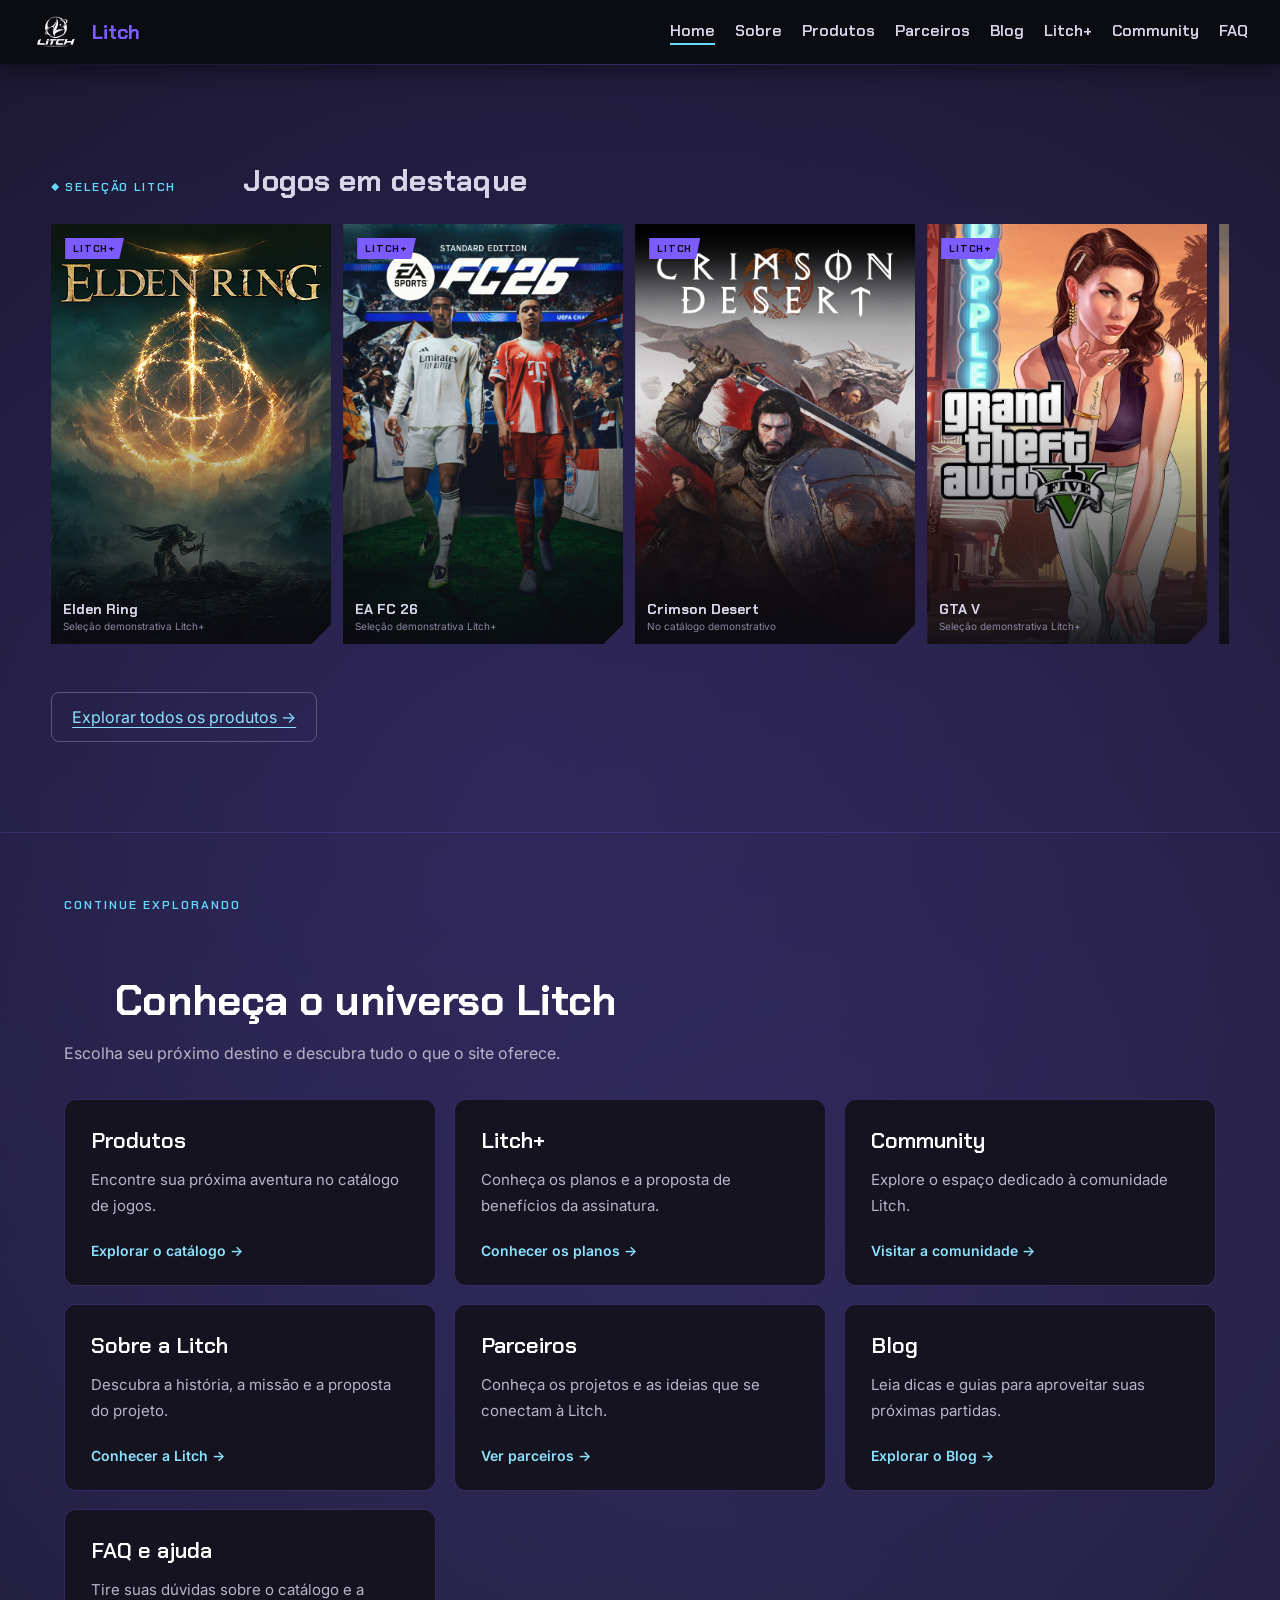
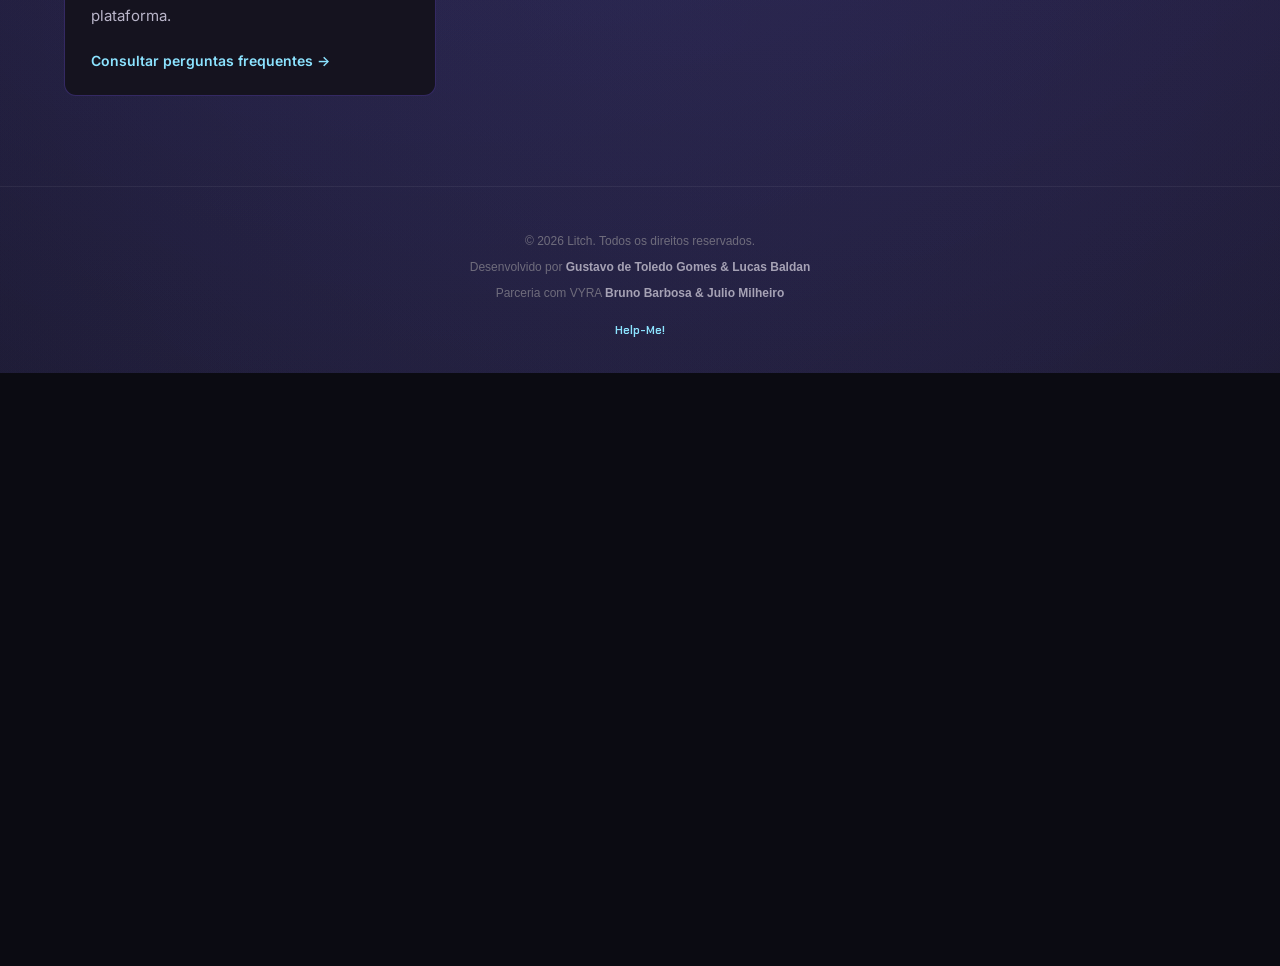
==== index.html @ d51fb31d "oi oi" ====
<!DOCTYPE html><html lang="pt-BR"><head><meta charset="utf-8"><meta http-equiv="refresh" content="0;url=html/index.html"><title>Litch</title></head><body><a href="html/index.html">Abrir Litch</a></body></html>
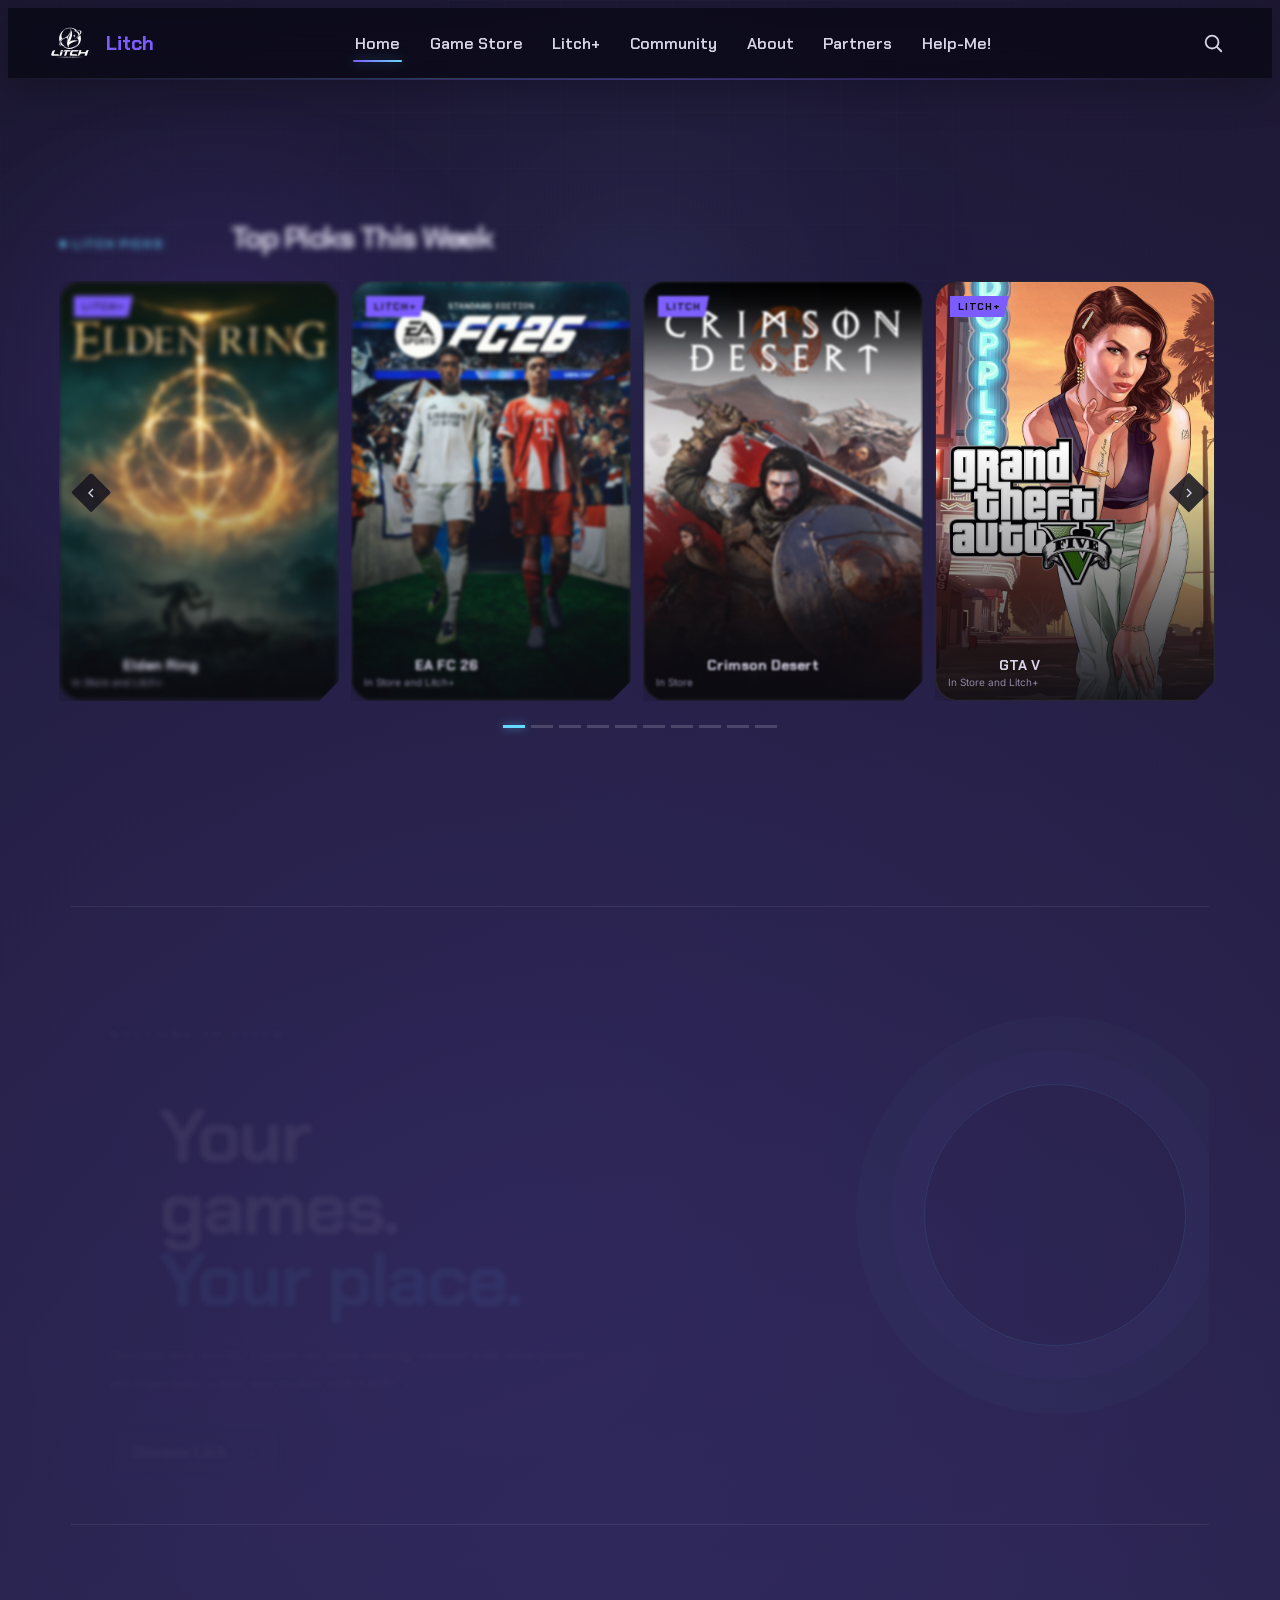
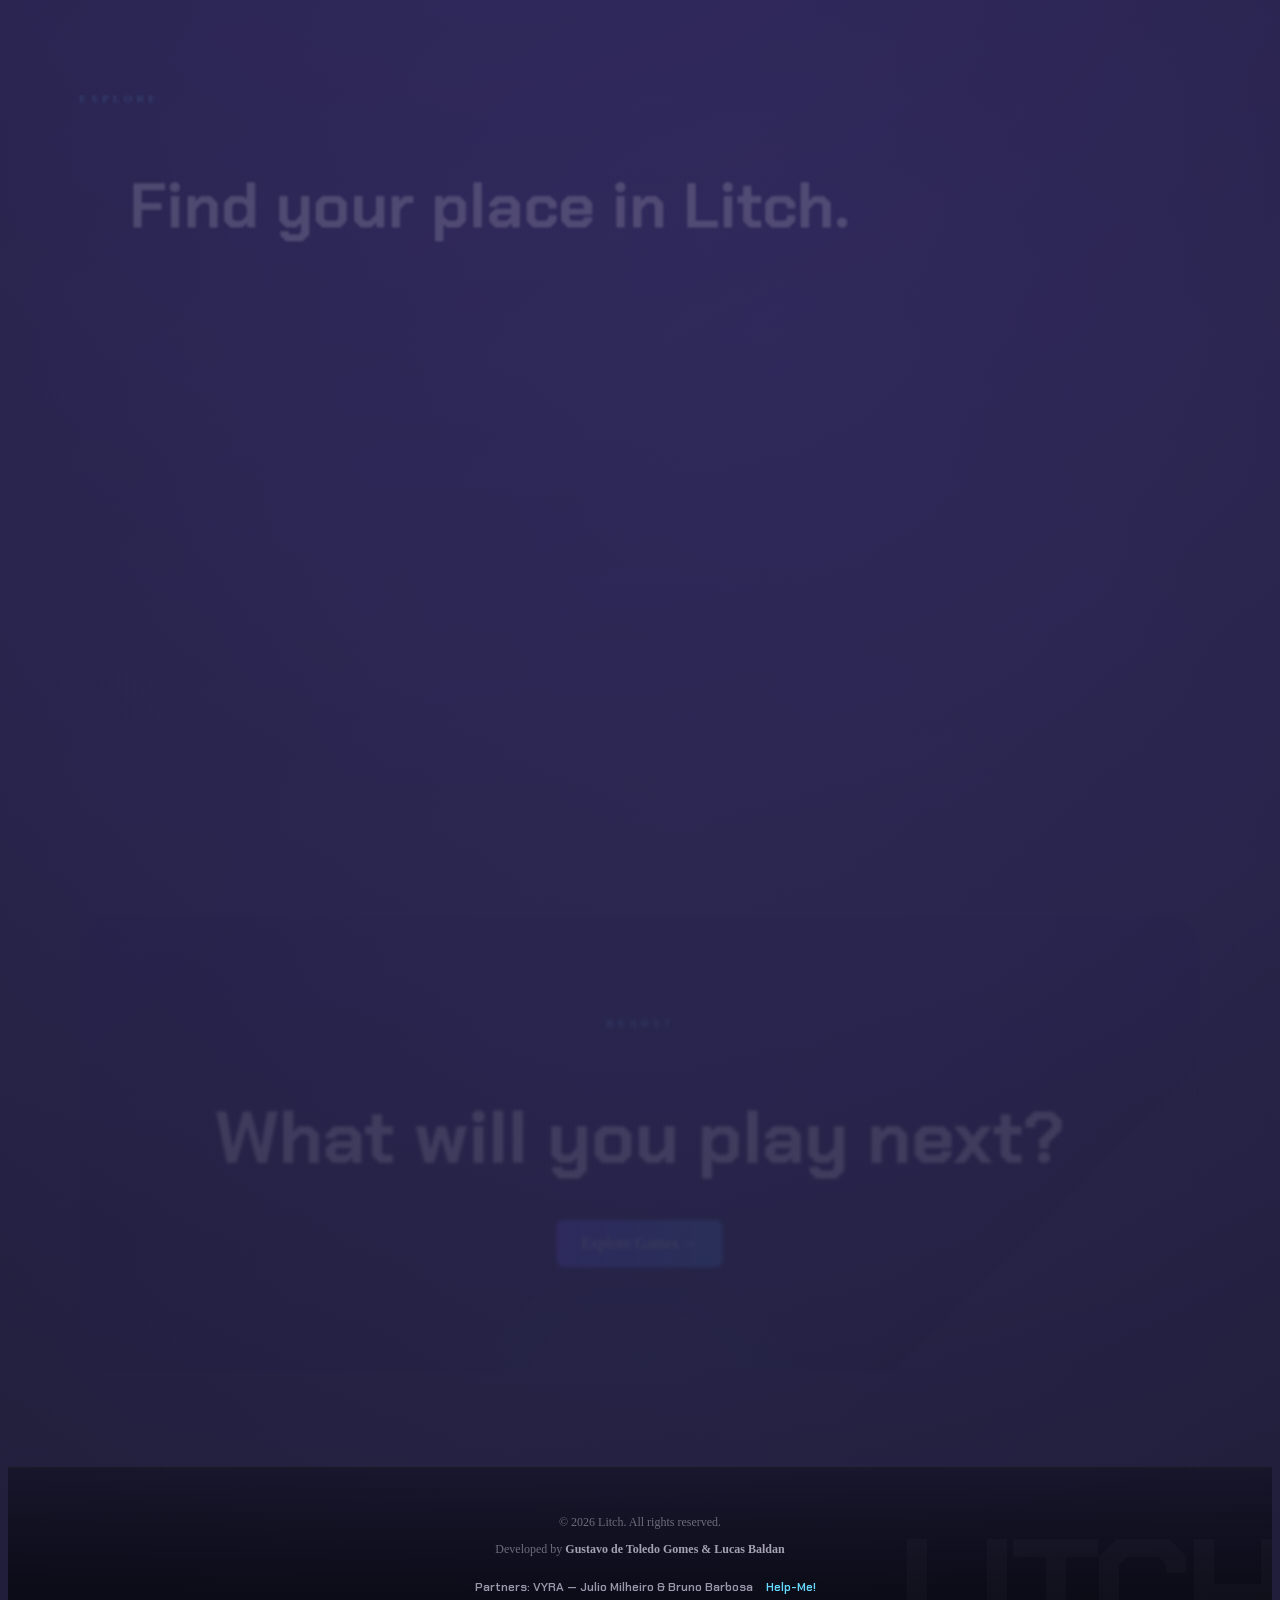
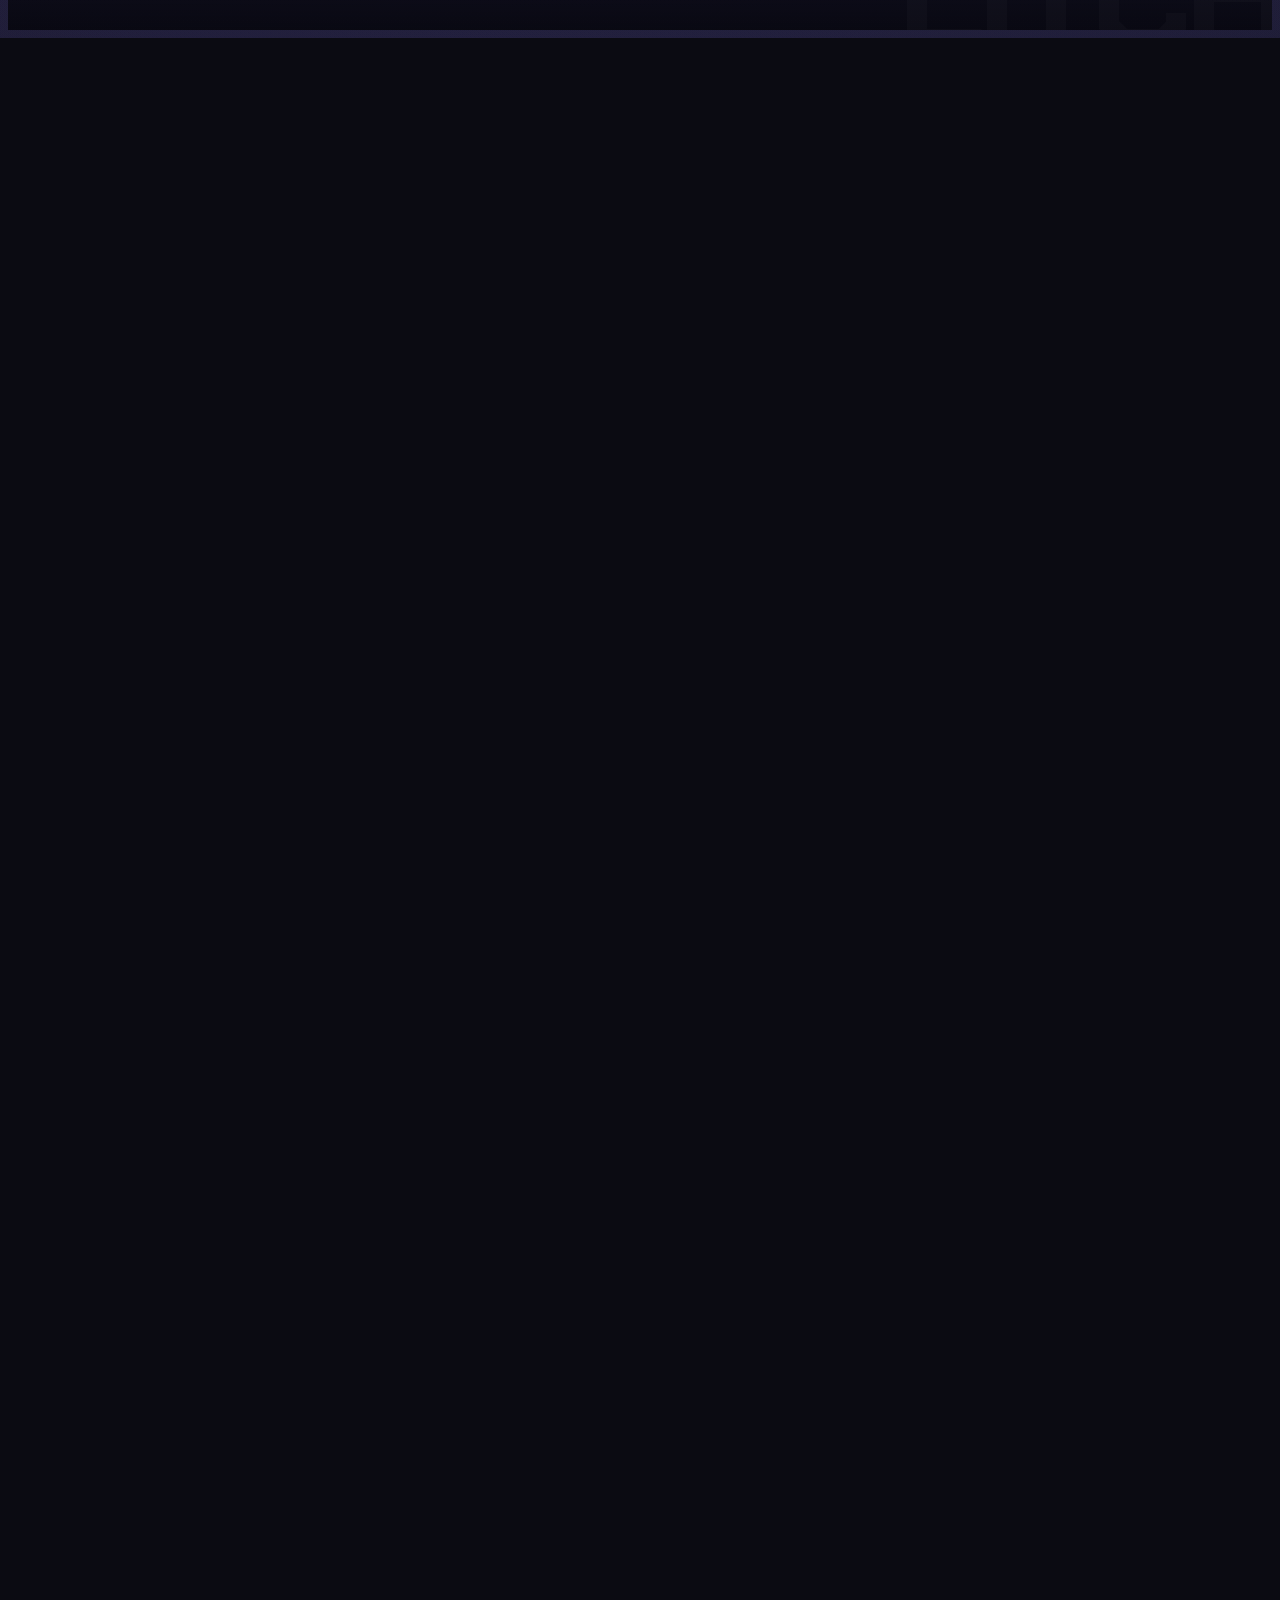
==== commit 72a52c1d: "feat: atualiza projeto Litch e reorganiza estrutura" ====
--- a/index.html
+++ b/index.html
@@ -1 +1,13 @@
-<!DOCTYPE html><html lang="pt-BR"><head><meta charset="utf-8"><meta http-equiv="refresh" content="0;url=html/index.html"><title>Litch</title></head><body><a href="html/index.html">Abrir Litch</a></body></html>+<!DOCTYPE html>
+<html lang="pt-br">
+<head>
+  <meta charset="UTF-8">
+  <meta name="viewport" content="width=device-width, initial-scale=1.0">
+  <meta http-equiv="refresh" content="0; url=html/index.html">
+  <title>Litch</title>
+  <link rel="icon" href="images/favicon.ico">
+</head>
+<body>
+  <p>Redirecionando para a Litch... <a href="html/index.html">Abrir site</a>.</p>
+</body>
+</html>
